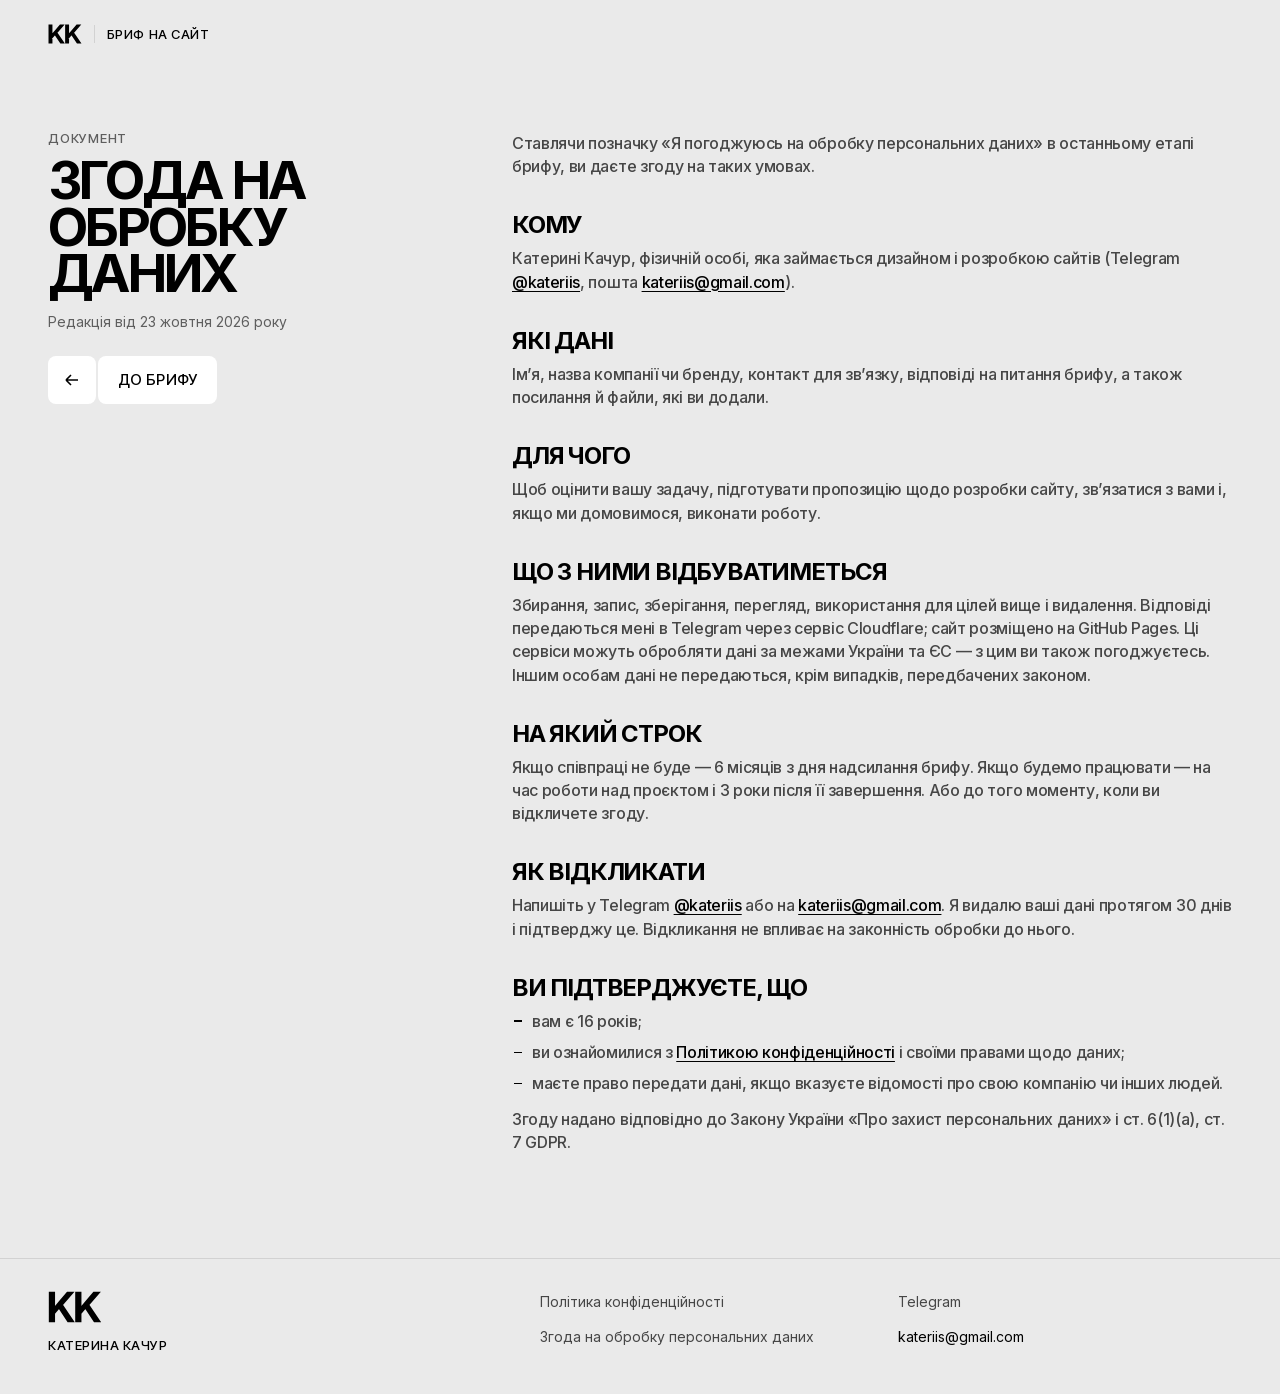
==== consent.html @ 3e4c4c1a "Політика конфіденційності, згода на обробку даних і локальні шрифти Co-Authored-By: Claude Opus 5.5 " ====
<!doctype html>
<html lang="uk">
<head>
  <meta charset="utf-8">
  <meta name="viewport" content="width=device-width, initial-scale=1, viewport-fit=cover">
  <title>Згода на обробку персональних даних — Катерина Качур</title>
  <meta name="description" content="Текст згоди, яку ви даєте перед надсиланням брифу на розробку сайту.">
  <meta name="theme-color" content="#eaeaea">
  <link rel="stylesheet" href="styles.css">
</head>
<body class="doc-page">
  <header class="topbar">
    <div class="wrap topbar__inner">
      <a class="topbar__brand" href="./"><img class="logo" src="assets/logo.svg" alt="Катерина Качур" width="38" height="22"><span class="topbar__sep" aria-hidden="true"></span>Бриф на сайт</a>
    </div>
  </header>

  <main class="wrap doc">
    <aside class="doc__aside">
      <p class="eyebrow">Документ</p>
      <h1 class="doc__title">Згода на обробку даних</h1>
      <p class="doc__meta">Редакція від 23 жовтня 2026 року</p>
      <a class="btn btn--ghost btn--back" href="./">
        <span class="btn__arrow" aria-hidden="true"><svg width="18" height="18" viewBox="0 0 18 18" fill="none"><path d="M15 9H3m0 0 5-5M3 9l5 5" stroke="currentColor" stroke-width="1.6"/></svg></span>
        <span class="btn__label">До брифу</span>
      </a>
    </aside>

    <article class="doc__body">
      <p class="doc__lead">Ставлячи позначку «Я погоджуюсь на обробку персональних даних» в останньому етапі брифу, ви даєте згоду на таких умовах.</p>

      <section>
        <h2>Кому</h2>
        <p>Катерині Качур, фізичній особі, яка займається дизайном і розробкою сайтів (Telegram <a href="https://t.me/kateriis" target="_blank" rel="noopener">@kateriis</a>, пошта <a href="mailto:kateriis@gmail.com">kateriis@gmail.com</a>).</p>
      </section>

      <section>
        <h2>Які дані</h2>
        <p>Ім’я, назва компанії чи бренду, контакт для зв’язку, відповіді на питання брифу, а також посилання й файли, які ви додали.</p>
      </section>

      <section>
        <h2>Для чого</h2>
        <p>Щоб оцінити вашу задачу, підготувати пропозицію щодо розробки сайту, зв’язатися з вами і, якщо ми домовимося, виконати роботу.</p>
      </section>

      <section>
        <h2>Що з ними відбуватиметься</h2>
        <p>Збирання, запис, зберігання, перегляд, використання для цілей вище і видалення. Відповіді передаються мені в Telegram через сервіс Cloudflare; сайт розміщено на GitHub Pages. Ці сервіси можуть обробляти дані за межами України та ЄС — з цим ви також погоджуєтесь. Іншим особам дані не передаються, крім випадків, передбачених законом.</p>
      </section>

      <section>
        <h2>На який строк</h2>
        <p>Якщо співпраці не буде — 6 місяців з дня надсилання брифу. Якщо будемо працювати — на час роботи над проєктом і 3 роки після її завершення. Або до того моменту, коли ви відкличете згоду.</p>
      </section>

      <section>
        <h2>Як відкликати</h2>
        <p>Напишіть у Telegram <a href="https://t.me/kateriis" target="_blank" rel="noopener">@kateriis</a> або на <a href="mailto:kateriis@gmail.com">kateriis@gmail.com</a>. Я видалю ваші дані протягом 30 днів і підтверджу це. Відкликання не впливає на законність обробки до нього.</p>
      </section>

      <section>
        <h2>Ви підтверджуєте, що</h2>
        <ul>
          <li>вам є 16 років;</li>
          <li>ви ознайомилися з <a href="privacy.html">Політикою конфіденційності</a> і своїми правами щодо даних;</li>
          <li>маєте право передати дані, якщо вказуєте відомості про свою компанію чи інших людей.</li>
        </ul>
        <p>Згоду надано відповідно до Закону України «Про захист персональних даних» і ст. 6(1)(a), ст. 7 GDPR.</p>
      </section>
    </article>
  </main>

  <footer class="footer">
    <div class="wrap footer__inner">
      <div class="footer__col">
        <img class="logo logo--footer" src="assets/logo.svg" alt="" width="56" height="32">
        <p class="footer__brand">Катерина Качур</p>
      </div>
      <ul class="footer__col footer__links" aria-label="Документи">
        <li><a href="privacy.html">Політика конфіденційності</a></li>
        <li><a href="consent.html" aria-current="page">Згода на обробку персональних даних</a></li>
      </ul>
      <ul class="footer__col footer__links" aria-label="Контакти">
        <li><a href="https://t.me/kateriis" target="_blank" rel="noopener">Telegram</a></li>
        <li><a href="mailto:kateriis@gmail.com">kateriis@gmail.com</a></li>
      </ul>
    </div>
  </footer>
</body>
</html>
---- styles.css ----
/* =========================================================
   Бриф на розробку сайту — оформлення
   Стилістика: білий фон, чорні кнопки зі стрілкою,
   серифні заголовки великими літерами, багато повітря.
   ========================================================= */

/* Шрифти лежать на сайті (assets/fonts), а не на Google Fonts: так IP відвідувачів не передається Google */
/* Inter, cyrillic-ext */
@font-face {
  font-family: 'Inter';
  font-style: normal;
  font-weight: 400 700;
  font-display: swap;
  src: url('assets/fonts/Inter-cyrillic-ext.woff2') format('woff2');
  unicode-range: U+0460-052F, U+1C80-1C8A, U+20B4, U+2DE0-2DFF, U+A640-A69F, U+FE2E-FE2F;
}
/* Inter, cyrillic */
@font-face {
  font-family: 'Inter';
  font-style: normal;
  font-weight: 400 700;
  font-display: swap;
  src: url('assets/fonts/Inter-cyrillic.woff2') format('woff2');
  unicode-range: U+0301, U+0400-045F, U+0490-0491, U+04B0-04B1, U+2116;
}
/* Inter, latin-ext */
@font-face {
  font-family: 'Inter';
  font-style: normal;
  font-weight: 400 700;
  font-display: swap;
  src: url('assets/fonts/Inter-latin-ext.woff2') format('woff2');
  unicode-range: U+0100-02BA, U+02BD-02C5, U+02C7-02CC, U+02CE-02D7, U+02DD-02FF, U+0304, U+0308, U+0329, U+1D00-1DBF, U+1E00-1E9F, U+1EF2-1EFF, U+2020, U+20A0-20AB, U+20AD-20C4, U+2113, U+2C60-2C7F, U+A720-A7FF;
}
/* Inter, latin */
@font-face {
  font-family: 'Inter';
  font-style: normal;
  font-weight: 400 700;
  font-display: swap;
  src: url('assets/fonts/Inter-latin.woff2') format('woff2');
  unicode-range: U+0000-00FF, U+0131, U+0152-0153, U+02BB-02BC, U+02C6, U+02DA, U+02DC, U+0304, U+0308, U+0329, U+2000-206F, U+20AC, U+2122, U+2191, U+2193, U+2212, U+2215, U+FEFF, U+FFFD;
}
/* Inter Tight, cyrillic-ext */
@font-face {
  font-family: 'Inter Tight';
  font-style: normal;
  font-weight: 400 500;
  font-display: swap;
  src: url('assets/fonts/InterTight-cyrillic-ext.woff2') format('woff2');
  unicode-range: U+0460-052F, U+1C80-1C8A, U+20B4, U+2DE0-2DFF, U+A640-A69F, U+FE2E-FE2F;
}
/* Inter Tight, cyrillic */
@font-face {
  font-family: 'Inter Tight';
  font-style: normal;
  font-weight: 400 500;
  font-display: swap;
  src: url('assets/fonts/InterTight-cyrillic.woff2') format('woff2');
  unicode-range: U+0301, U+0400-045F, U+0490-0491, U+04B0-04B1, U+2116;
}
/* Inter Tight, latin-ext */
@font-face {
  font-family: 'Inter Tight';
  font-style: normal;
  font-weight: 400 500;
  font-display: swap;
  src: url('assets/fonts/InterTight-latin-ext.woff2') format('woff2');
  unicode-range: U+0100-02BA, U+02BD-02C5, U+02C7-02CC, U+02CE-02D7, U+02DD-02FF, U+0304, U+0308, U+0329, U+1D00-1DBF, U+1E00-1E9F, U+1EF2-1EFF, U+2020, U+20A0-20AB, U+20AD-20C4, U+2113, U+2C60-2C7F, U+A720-A7FF;
}
/* Inter Tight, latin */
@font-face {
  font-family: 'Inter Tight';
  font-style: normal;
  font-weight: 400 500;
  font-display: swap;
  src: url('assets/fonts/InterTight-latin.woff2') format('woff2');
  unicode-range: U+0000-00FF, U+0131, U+0152-0153, U+02BB-02BC, U+02C6, U+02DA, U+02DC, U+0304, U+0308, U+0329, U+2000-206F, U+20AC, U+2122, U+2191, U+2193, U+2212, U+2215, U+FEFF, U+FFFD;
}

:root {
  --bg: #eaeaea;              /* фон сайту */
  --surface: #ffffff;         /* поля, варіанти, кнопки другого рівня — світліші за фон */
  --surface-2: #f6f6f7;       /* наведення */
  --ink: #000000;
  --ink-70: rgba(0, 0, 0, 0.7);
  --ink-50: rgba(0, 0, 0, 0.6);   /* 5,7:1 на білому — норма для дрібного тексту */
  --line: rgba(0, 0, 0, 0.1);
  --accent: #330505;          /* фірмовий бордовий — плашки «важливо» */
  --soft: #a6bbd6;            /* блакитний з сайту — дрібні акценти */
  --error: #b3261e;
  --error-bg: #fdf3f2;

  /* Заголовки: Inter Bold, великі літери, інтерліньяж 88%, трекінг −5% */
  --display: "Inter", system-ui, -apple-system, sans-serif;
  --display-lh: 0.88;
  --display-ls: -0.05em;
  /* Основний текст: Inter Medium, інтерліньяж 120%, трекінг −5% */
  --body-lh: 1.2;
  --body-ls: -0.05em;
  --sans: "Inter", system-ui, -apple-system, sans-serif;
  --tight: "Inter Tight", "Inter", system-ui, sans-serif;

  --r: 8px;
  --r-lg: 16px;
  --gutter: 16px;
  --topbar-h: 60px;
  --ease: cubic-bezier(0.2, 0.7, 0.2, 1);

  color-scheme: light;
}

*, *::before, *::after { box-sizing: border-box; }

html { -webkit-text-size-adjust: 100%; scroll-padding-top: calc(var(--topbar-h) + 24px); }

body {
  margin: 0;
  background: var(--bg);
  color: var(--ink);
  font: 400 16px/1.5 var(--sans);
  -webkit-font-smoothing: antialiased;
  text-rendering: optimizeLegibility;
  min-height: 100vh;
  display: flex;
  flex-direction: column;
}

main { flex: 1 0 auto; }

h1, h2, h3, p, ul, ol, figure { margin: 0; }
ul, ol { padding: 0; list-style: none; }
button { font: inherit; color: inherit; }
a { color: inherit; }
[hidden] { display: none !important; }

.wrap {
  width: 100%;
  max-width: 1360px;
  margin: 0 auto;
  padding-left: var(--gutter);
  padding-right: var(--gutter);
}

.skip {
  position: absolute; left: 16px; top: -60px; z-index: 100;
  background: var(--ink); color: #fff; padding: 10px 14px; border-radius: var(--r);
  text-decoration: none; transition: top .2s var(--ease);
}
.skip:focus { top: 12px; }

:focus-visible { outline: 2px solid var(--ink); outline-offset: 3px; }

/* ---------- Шапка ---------- */
.topbar {
  position: sticky; top: 0; z-index: 30;
  background: rgba(234, 234, 234, 0.9);
  -webkit-backdrop-filter: saturate(1.4) blur(14px);
  backdrop-filter: saturate(1.4) blur(14px);
}
.topbar__inner {
  height: var(--topbar-h);
  display: flex; align-items: center; justify-content: space-between; gap: 16px;
}
.topbar__brand {
  font: 500 13px/1 var(--tight); text-transform: uppercase; letter-spacing: 0.04em;
  display: inline-flex; align-items: center; gap: 8px; white-space: nowrap;
}
.topbar__sep { width: 1px; height: 18px; background: var(--line); margin: 0 4px; }
.logo { display: block; height: 20px; width: auto; }
.logo--footer { height: 32px; margin-bottom: 14px; }
.topbar__count {
  font: 500 13px/1 var(--tight); letter-spacing: 0.04em;
  font-variant-numeric: tabular-nums;
}
.topbar__count b { font-weight: 500; }
.topbar__count span { color: var(--ink-50); }

.progress { height: 2px; background: var(--line); }
.progress__bar {
  height: 100%; width: 0; background: var(--ink);
  transition: width .5s var(--ease);
}

/* ---------- Кнопки ---------- */
.btn {
  display: inline-flex; align-items: stretch; gap: 2px;
  padding: 0; border: 0; background: none; cursor: pointer;
  font: 500 15px/1 var(--tight); text-transform: uppercase; letter-spacing: 0.02em;
  color: #fff; text-decoration: none;
  -webkit-tap-highlight-color: transparent;
}
.btn__label, .btn__arrow {
  background: var(--ink); border-radius: var(--r);
  display: flex; align-items: center; justify-content: center;
  min-height: 48px;
  transition: background-color .25s var(--ease), transform .25s var(--ease);
}
.btn__label { padding: 0 20px; white-space: nowrap; }
.btn__arrow { width: 48px; flex: none; }
.btn__arrow svg { transition: transform .3s var(--ease); }
.btn:hover .btn__arrow svg { transform: translateX(3px); }
.btn:active .btn__label, .btn:active .btn__arrow { transform: scale(0.98); }
.btn:focus-visible { outline: none; }
.btn:focus-visible .btn__label { outline: 2px solid var(--ink); outline-offset: 3px; }

.btn--ghost { color: var(--ink); }
.btn--ghost .btn__label, .btn--ghost .btn__arrow { background: var(--surface); }
.btn--ghost:hover .btn__label, .btn--ghost:hover .btn__arrow { background: var(--surface-2); }
.btn--back:hover .btn__arrow svg { transform: translateX(-3px); }

.btn[disabled] { cursor: progress; opacity: 0.6; }

/* ---------- Екрани і поява ---------- */
.screen.is-active, .stage.is-active { animation: rise .55s var(--ease) both; }

@keyframes rise {
  from { opacity: 0; transform: translateY(14px); }
  to   { opacity: 1; transform: none; }
}

.eyebrow {
  font: 500 13px/1 var(--tight); text-transform: uppercase; letter-spacing: 0.06em;
  color: var(--ink-50);
}

/* ---------- Вступ ---------- */
.intro {
  display: grid; gap: 32px;
  grid-template-areas: "lead" "photo" "side";
  padding: 40px 0 64px;
}
.intro__lead { grid-area: lead; }
.intro__side { grid-area: side; }

/* Строгий портрет: ч/б, тісне кадрування на обличчі */
.intro__photo { grid-area: photo; margin: 0; }
.intro__frame {
  overflow: hidden; border-radius: var(--r-lg); background: var(--surface);
  aspect-ratio: 4 / 5; max-height: 62vh;
}
.intro__frame img {
  display: block; width: 100%; height: 100%;
  object-fit: cover; object-position: 66% 45%;
  transform: scale(1.4); transform-origin: 66% 48%;
  filter: grayscale(1) contrast(1.1) brightness(1.02);
}
.intro__caption {
  display: flex; justify-content: space-between; align-items: baseline; gap: 12px;
  margin-top: 12px; padding-top: 12px; border-top: 1px solid var(--line);
}
.intro__name { font: 500 13px/1.2 var(--tight); text-transform: uppercase; letter-spacing: 0.06em; }
.intro__role { font-size: 14px; color: var(--ink-50); text-align: right; }
.intro__title {
  margin-top: 16px;
  /* розмір від найдовшого слова «РОЗКАЖІТЬ» (≈5,8 em) */
  font: 700 min(calc((100vw - 32px) / 6), 72px)/var(--display-lh) var(--display);
  text-transform: uppercase; letter-spacing: var(--display-ls);
  text-wrap: balance;
}
.intro__text { font-size: 18px; line-height: 1.55; color: var(--ink-70); max-width: 44ch; }
.facts { display: grid; gap: 0; margin: 28px 0 32px; border-top: 1px solid var(--line); }
.facts li {
  display: grid; grid-template-columns: 56px 1fr; gap: 12px; align-items: baseline;
  padding: 14px 0; border-bottom: 1px solid var(--line);
  font-size: 15px; color: var(--ink-70);
}
.facts__num { font: 700 26px/1 var(--display); letter-spacing: var(--display-ls); color: var(--ink); }

/* ---------- Етапи ---------- */
.stage { display: none; }
.stage.is-active { display: block; }

.stage__aside { padding: 28px 0 24px; }
.stage__count {
  display: flex; align-items: baseline; gap: 6px;
  font: 500 13px/1 var(--tight); letter-spacing: 0.04em; font-variant-numeric: tabular-nums;
}
.stage__total { color: var(--ink-50); }
.stage__title {
  margin-top: 12px;
  /* розмір від найдовшої назви «ЗНАЙОМСТВО» (≈6,9 em) */
  font: 700 min(calc((100vw - 32px) / 7.4), 52px)/var(--display-lh) var(--display);
  text-transform: uppercase; letter-spacing: var(--display-ls);
  text-wrap: balance;
}
.stage__title:focus { outline: none; }
.stage__desc { margin-top: 14px; color: var(--ink-70); font-size: 16px; line-height: 1.55; max-width: 44ch; }

.stage__body {
  display: grid; gap: 32px;
  padding-bottom: 40px;
  min-width: 0;
}

/* Список етапів у лівій колонці (лише десктоп) */
.toc { display: none; }

/* ---------- Питання ---------- */
.q { display: grid; gap: 10px; min-width: 0; }
.q__head { display: flex; align-items: flex-start; justify-content: space-between; gap: 12px; }
.q__label {
  font: 500 18px/1.35 var(--tight); letter-spacing: -0.01em;
  text-wrap: pretty;
}
.q__req { color: var(--ink-50); }
.q__hint { margin-top: -4px; font-size: 15px; line-height: 1.5; color: var(--ink-50); max-width: 60ch; }

.badge {
  flex: none; margin-top: 2px;
  font: 500 11px/1 var(--tight); text-transform: uppercase; letter-spacing: 0.06em;
  background: var(--accent); color: #fff;
  padding: 6px 9px; border-radius: 999px;
}

.field {
  display: block; width: 100%;
  font: 400 17px/1.5 var(--sans); color: var(--ink);
  background: var(--surface);
  border: 1px solid transparent; border-radius: var(--r);
  padding: 14px 16px;
  resize: none; overflow: hidden;
  min-height: 54px;
  transition: border-color .2s var(--ease), background-color .2s var(--ease);
  -webkit-appearance: none; appearance: none;
}
.field--long { min-height: 132px; }
.field::placeholder { color: rgba(0, 0, 0, 0.35); }
.field:hover { background: var(--surface-2); }
.field:focus { outline: none; background: #fff; border-color: var(--ink); }

.q__error {
  display: none;
  font-size: 14px; line-height: 1.4; color: var(--error);
}
.q--error .q__error { display: block; animation: rise .3s var(--ease) both; }
.q--error .field,
.q--error .opt,
.q--error .drop { border-color: var(--error); background: var(--error-bg); }

/* Варіанти відповідей */
.opts { display: grid; gap: 8px; }
.opt {
  position: relative;
  display: flex; align-items: flex-start; gap: 12px;
  padding: 14px 16px;
  background: var(--surface);
  border: 1px solid transparent; border-radius: var(--r);
  cursor: pointer; font-size: 16px; line-height: 1.45;
  transition: border-color .2s var(--ease), background-color .2s var(--ease);
  -webkit-tap-highlight-color: transparent;
}
.opt:hover { background: var(--surface-2); }
.opt input { position: absolute; opacity: 0; width: 1px; height: 1px; pointer-events: none; }
.opt__mark {
  flex: none; width: 20px; height: 20px; margin-top: 1px;
  border: 1.5px solid rgba(0, 0, 0, 0.35); border-radius: 6px;
  display: grid; place-items: center;
  background: #fff;
  transition: background-color .2s var(--ease), border-color .2s var(--ease);
}
.opt--radio .opt__mark { border-radius: 50%; }
.opt__mark::after {
  content: ""; opacity: 0; transform: scale(0.6);
  transition: opacity .2s var(--ease), transform .25s var(--ease);
}
.opt--checkbox .opt__mark::after {
  width: 10px; height: 6px; margin-top: -2px;
  border-left: 2px solid #fff; border-bottom: 2px solid #fff;
  transform: rotate(-45deg) scale(0.6);
}
.opt--radio .opt__mark::after { width: 8px; height: 8px; border-radius: 50%; background: #fff; }
.opt input:checked + .opt__mark { background: var(--ink); border-color: var(--ink); }
.opt input:checked + .opt__mark::after { opacity: 1; transform: scale(1); }
.opt--checkbox input:checked + .opt__mark::after { transform: rotate(-45deg) scale(1); }
.opt input:focus-visible + .opt__mark { outline: 2px solid var(--ink); outline-offset: 2px; }
.opt.is-checked { background: #fff; border-color: var(--ink); }
.opt-other { margin-top: 0; animation: rise .3s var(--ease) both; }

.consent { font-size: 15px; color: var(--ink-70); }
.consent a { color: var(--ink); text-underline-offset: 3px; }

/* Завантаження файлів */
.drop {
  display: grid; justify-items: center; gap: 6px; text-align: center;
  padding: 32px 20px;
  background: var(--surface);
  border: 1.5px dashed rgba(0, 0, 0, 0.2); border-radius: var(--r-lg);
  cursor: pointer;
  transition: border-color .2s var(--ease), background-color .2s var(--ease);
}
.drop:hover { background: var(--surface-2); }
.drop.is-drag { border-color: var(--ink); background: #fff; }
.drop__icon {
  width: 44px; height: 44px; border-radius: 50%; background: var(--ink); color: #fff;
  display: grid; place-items: center; margin-bottom: 6px;
}
.drop__title { font: 500 16px/1.35 var(--tight); }
.drop__sub { font-size: 14px; color: var(--ink-50); }
.drop__input { position: absolute; width: 1px; height: 1px; opacity: 0; pointer-events: none; }

.filelist { display: grid; gap: 6px; }
.filelist li {
  display: grid; grid-template-columns: 1fr auto auto; align-items: center; gap: 12px;
  padding: 10px 10px 10px 16px;
  border: 1px solid var(--line); border-radius: var(--r);
  font-size: 15px;
  animation: rise .3s var(--ease) both;
}
.filelist__name { overflow: hidden; text-overflow: ellipsis; white-space: nowrap; }
.filelist__size { color: var(--ink-50); font-size: 14px; font-variant-numeric: tabular-nums; }
.filelist__del {
  width: 32px; height: 32px; border: 0; border-radius: 6px; background: var(--surface);
  cursor: pointer; font-size: 18px; line-height: 1;
}
.filelist__del:hover { background: var(--surface-2); }
.filelist__count { font-size: 14px; color: var(--ink-50); }

/* ---------- Навігація етапами ---------- */
.stepnav {
  display: flex; align-items: center; justify-content: space-between; gap: 12px;
}
.dots { display: flex; justify-content: center; flex-wrap: wrap; }
.dot {
  width: 24px; height: 28px; padding: 0; border: 0; background: none; cursor: pointer;
  display: grid; place-items: center;
}
.dot::before {
  content: ""; width: 7px; height: 7px; border-radius: 50%;
  background: rgba(0, 0, 0, 0.16);
  transition: background-color .25s var(--ease), transform .25s var(--ease), width .3s var(--ease);
}
.dot:hover::before { background: rgba(0, 0, 0, 0.4); }
.dot.is-done::before { background: var(--ink); }
.dot.has-error::before { background: var(--error); }
.dot.is-current::before { width: 18px; border-radius: 4px; background: var(--ink); }

/* ---------- Фінал ---------- */
.final { display: grid; gap: 32px; padding: 32px 0 72px; }
.final__photo {
  position: relative; overflow: hidden;
  aspect-ratio: 4 / 5; max-height: 78vh;
  border-radius: var(--r-lg); background: var(--surface);
}
.final__photo img { width: 100%; height: 100%; object-fit: cover; object-position: 60% 45%; display: block; }
/* Заглушка, поки немає фото: ініціали на бордовому тлі */
.final__ph {
  display: none; position: absolute; inset: 0;
  place-items: center;
  background:
    radial-gradient(120% 80% at 20% 0%, rgba(255, 255, 255, 0.12), transparent 60%),
    var(--accent);
}
.final__mono {
  font: 700 clamp(88px, 30vw, 220px)/1 var(--display);
  letter-spacing: var(--display-ls); color: rgba(255, 255, 255, 0.92);
}
.final__photo.is-empty img { display: none; }
.final__photo.is-empty .final__ph { display: grid; }
.final__tag {
  position: absolute; left: 16px; bottom: 16px;
  font: 500 12px/1 var(--tight); text-transform: uppercase; letter-spacing: 0.06em;
  background: rgba(255, 255, 255, 0.92); color: var(--ink);
  padding: 8px 12px; border-radius: 999px;
}

.final__title {
  /* розмір від «СПАСИБІ!» (≈4,6 em) */
  font: 700 min(calc((100vw - 32px) / 4.9), 96px)/var(--display-lh) var(--display);
  text-transform: uppercase; letter-spacing: var(--display-ls);
}
.final__title:focus { outline: none; }
.final__lead { margin-top: 22px; font: 500 clamp(20px, 2.4vw, 26px)/var(--body-lh) var(--sans); letter-spacing: var(--body-ls); max-width: 30ch; }
.final__note {
  margin-top: 16px; padding: 14px 16px; border-radius: var(--r);
  background: var(--surface); font-size: 15px; color: var(--ink-70); max-width: 52ch;
}
.final__sub {
  margin-top: 40px;
  font: 500 13px/1 var(--tight); text-transform: uppercase; letter-spacing: 0.06em; color: var(--ink-50);
}
.next-steps { margin-top: 14px; border-top: 1px solid var(--line); counter-reset: step; max-width: 560px; }
.next-steps li {
  counter-increment: step;
  display: grid; grid-template-columns: 48px 1fr; gap: 12px; align-items: baseline;
  padding: 14px 0; border-bottom: 1px solid var(--line);
  font-size: 16px; line-height: 1.5; color: var(--ink-70);
}
.next-steps li::before { content: "0" counter(step); font: 700 24px/1 var(--display); letter-spacing: var(--display-ls); color: var(--ink); }
.next-steps b { color: var(--ink); font-weight: 500; }
.final__actions { display: flex; flex-wrap: wrap; gap: 10px; margin-top: 32px; }

/* ---------- Підвал ---------- */
.footer { border-top: 1px solid var(--line); padding: 32px 0 40px; font-size: 14px; }
.footer__inner { display: grid; gap: 24px; }
.footer__brand { font: 500 13px/1.3 var(--tight); text-transform: uppercase; letter-spacing: 0.04em; }
.footer__muted { margin-top: 8px; color: var(--ink-50); line-height: 1.5; }
.footer__links { display: grid; gap: 8px; }
.footer__links a { color: var(--ink-70); text-decoration: none; transition: color .2s; }
.footer__links a:hover { color: var(--ink); text-decoration: underline; text-underline-offset: 3px; }
.footer__links span { color: var(--ink-50); }

/* ---------- Сповіщення ---------- */
.toast {
  position: fixed; left: 50%; top: calc(var(--topbar-h) + 14px); z-index: 60;
  transform: translate(-50%, -8px); opacity: 0; pointer-events: none;
  background: var(--ink); color: #fff;
  font: 500 14px/1.3 var(--tight);
  padding: 12px 18px; border-radius: 999px;
  max-width: calc(100vw - 32px); text-align: center;
  transition: opacity .3s var(--ease), transform .3s var(--ease);
}
.toast.is-visible { opacity: 1; transform: translate(-50%, 0); }

/* ---------- Модальне вікно ---------- */
.sheet { position: fixed; inset: 0; z-index: 80; display: grid; align-items: end; }
.sheet__backdrop { position: absolute; inset: 0; background: rgba(0, 0, 0, 0.35); animation: fade .3s var(--ease) both; }
.sheet__card {
  position: relative; background: #fff;
  border-radius: var(--r-lg) var(--r-lg) 0 0;
  padding: 28px 20px calc(24px + env(safe-area-inset-bottom));
  animation: rise .4s var(--ease) both;
}
.sheet__close {
  position: absolute; top: 12px; right: 12px; width: 40px; height: 40px;
  border: 0; border-radius: 50%; background: var(--surface); cursor: pointer; font-size: 22px; line-height: 1;
}
.sheet__title { font: 700 34px/var(--display-lh) var(--display); text-transform: uppercase; letter-spacing: var(--display-ls); padding-right: 44px; }
.sheet__text { margin-top: 14px; color: var(--ink-70); font-size: 16px; line-height: 1.55; }
.sheet__actions { display: grid; gap: 8px; margin-top: 24px; }
.sheet__actions .btn { width: 100%; }
.sheet__actions .btn__label { flex: 1; }

@keyframes fade { from { opacity: 0; } to { opacity: 1; } }

/* ---------- Основний текст: Inter Medium, інтерліньяж 120%, трекінг −5% ---------- */
.intro__text, .stage__desc, .q__hint, .facts li, .next-steps li,
.sheet__text, .final__note {
  font-family: var(--sans); font-weight: 500;
  line-height: var(--body-lh); letter-spacing: var(--body-ls);
}
.intro__text { font-size: 20px; }
.q__hint { font-size: 16px; }
.facts li, .next-steps li { font-size: 16px; }

/* ---------- Сторінки документів (політика, згода) ---------- */
.topbar__brand { text-decoration: none; color: inherit; }
.doc { display: grid; gap: 32px; padding-block: 32px 72px; }
.doc__title {
  margin-top: 12px;
  font: 700 min(calc((100vw - 32px) / 7.4), 52px)/var(--display-lh) var(--display);
  text-transform: uppercase; letter-spacing: var(--display-ls);
  overflow-wrap: anywhere; hyphens: manual;
}
.doc__meta { margin-top: 14px; font-size: 14px; color: var(--ink-50); }
.doc__aside .btn { margin-top: 24px; }
.doc__body { display: grid; gap: 36px; max-width: 720px; min-width: 0; }
.doc__lead { font: 500 20px/var(--body-lh) var(--sans); letter-spacing: var(--body-ls); }
.doc__body section { display: grid; gap: 12px; }
.doc__body h2 {
  font: 700 24px/var(--display-lh) var(--display);
  text-transform: uppercase; letter-spacing: var(--display-ls);
}
.doc__body p, .doc__body li {
  font: 500 16px/1.45 var(--sans); letter-spacing: -0.02em; color: var(--ink-70);
}
.doc__body b { color: var(--ink); font-weight: 600; }
.doc__body ul { display: grid; gap: 8px; padding-left: 0; }
.doc__body li { position: relative; padding-left: 20px; }
.doc__body li::before { content: ""; position: absolute; left: 2px; top: .65em; width: 8px; height: 1.5px; background: var(--ink); }
.doc__body a, .footer__links a[href^="mailto"] { color: var(--ink); text-underline-offset: 3px; }

/* =========================================================
   Мобільний (до 700px): навігація закріплена внизу
   ========================================================= */
@media (max-width: 699px) {
  body.is-stage { padding-bottom: calc(118px + env(safe-area-inset-bottom)); }
  .stepnav {
    position: fixed; left: 0; right: 0; bottom: 0; z-index: 25;
    flex-wrap: wrap; gap: 6px 8px;
    padding: 6px var(--gutter) calc(10px + env(safe-area-inset-bottom));
    background: rgba(234, 234, 234, 0.94);
    -webkit-backdrop-filter: blur(14px); backdrop-filter: blur(14px);
    border-top: 1px solid var(--line);
  }
  .dots { order: -1; width: 100%; }
  .btn--back .btn__label { display: none; }
  .btn--next { flex: 1; }
  .btn--next .btn__label { flex: 1; }
  .final__actions .btn { width: 100%; }
  .final__actions .btn__label { flex: 1; }
  .final { gap: 28px; padding-top: 20px; }
  .final__photo { aspect-ratio: 1 / 1; max-height: 44vh; width: 100%; }
  .intro__frame { aspect-ratio: 1 / 1; max-height: 52vh; }
}

/* =========================================================
   Планшет (700–1023px): дві колонки на вступі та фіналі
   ========================================================= */
@media (min-width: 700px) {
  :root { --gutter: 32px; --topbar-h: 68px; }

  .intro {
    grid-template-columns: minmax(0, 1.2fr) minmax(0, 0.8fr);
    grid-template-areas: "lead photo" "side photo";
    grid-template-rows: auto 1fr;
    column-gap: 48px; row-gap: 36px;
    padding: 56px 0 88px;
  }
  .intro__side { align-self: end; }
  .intro__photo { align-self: start; }
  .intro__frame { max-height: calc(100vh - var(--topbar-h) - 150px); }
  .intro__lead { container-type: inline-size; }
  .intro__title { font-size: 64px; font-size: min(16cqi, 112px); }
  .final {
    grid-template-columns: minmax(0, 5fr) minmax(0, 6fr);
    align-items: center; gap: 48px;
    padding: 56px 0 96px;
  }
  .final__body { container-type: inline-size; }
  .final__title { font-size: 72px; font-size: min(20cqi, 150px); }

  .stage__aside { padding: 48px 0 32px; }
  .stage__body { max-width: 720px; }
  .stepnav { margin-top: 8px; padding-top: 24px; border-top: 1px solid var(--line); }

  .footer__inner { grid-template-columns: 1.4fr 1fr 1fr; }

  .sheet { align-items: center; justify-items: center; padding: 24px; }
  .sheet__card { width: 100%; max-width: 520px; border-radius: var(--r-lg); padding: 36px 32px 32px; }
  .sheet__title { font-size: 40px; }
}

/* =========================================================
   Десктоп (від 1024px): дві колонки на кожному етапі,
   ліва колонка липка
   ========================================================= */
@media (min-width: 1024px) {
  :root { --gutter: 48px; }

  .stage.is-active {
    display: grid;
    grid-template-columns: minmax(280px, 1fr) minmax(0, 700px);
    gap: 72px;
    align-items: start;
  }
  .stage__aside {
    position: sticky; top: calc(var(--topbar-h) + 2px);
    padding: 56px 0 40px;
    container-type: inline-size;
  }
  .stage__count { font: 700 104px/var(--display-lh) var(--display); letter-spacing: var(--display-ls); gap: 10px; }
  .stage__total { font: 500 14px/1 var(--tight); letter-spacing: 0.04em; }
  /* розмір від ширини лівої колонки, щоб довгі назви не вилазили */
  .stage__title { margin-top: 28px; font-size: 40px; font-size: min(13.5cqi, 72px); }
  .stage__desc { margin-top: 20px; font-size: 17px; }
  .stage__body { padding: 72px 0 72px; gap: 40px; }

  /* варіанти відповідей у дві колонки — не довга мобільна стрічка */
  .opts { grid-template-columns: 1fr 1fr; }
  .opt-other { grid-column: 1 / -1; }

  .toc {
    display: grid; margin-top: 32px; max-width: 300px;
    border-top: 1px solid var(--line);
    counter-reset: none;
  }
  .toc__item {
    width: 100%; display: flex; align-items: baseline; gap: 14px;
    padding: 7px 0; border: 0; border-bottom: 1px solid var(--line); background: none;
    font: 400 14px/1.3 var(--tight); color: var(--ink-50); text-align: left; cursor: pointer;
    transition: color .2s var(--ease);
  }
  .toc__item:hover { color: var(--ink); }
  .toc__num { font-variant-numeric: tabular-nums; font-size: 12px; width: 18px; flex: none; }
  .toc__item.is-done { color: var(--ink-70); }
  .toc__item.is-done::after { content: "✓"; margin-left: auto; color: var(--ink); }
  .toc__item.has-error { color: var(--error); }
  .toc__item.is-current { color: var(--ink); font-weight: 500; }

  .doc {
    grid-template-columns: minmax(280px, 1fr) minmax(0, 720px);
    gap: 72px; align-items: start; padding-block: 64px 104px;
  }
  .doc__aside { position: sticky; top: calc(var(--topbar-h) + 32px); container-type: inline-size; }
  .doc__title { font-size: 40px; font-size: min(13.5cqi, 60px); }

  .intro { padding: 72px 0 104px; column-gap: 80px; grid-template-columns: minmax(0, 1.25fr) minmax(0, 0.75fr); }
  .final { gap: 80px; }
}

/* =========================================================
   Широкий (від 1440px): більше повітря і ширша ліва колонка
   ========================================================= */
@media (min-width: 1440px) {
  :root { --gutter: 80px; }
  .wrap { max-width: 1600px; }

  .stage.is-active { grid-template-columns: minmax(380px, 1fr) 720px; gap: 140px; }
  .stage__aside { padding-top: 72px; }
  .stage__count { font-size: 128px; }
  .stage__body { padding-top: 96px; gap: 44px; }
}

/* Низький екран: список етапів не вміщається в липку колонку — лишаємо точки внизу */
@media (min-width: 1024px) and (max-height: 760px) {
  .toc { display: none; }
}

/* Зменшений рух */
@media (prefers-reduced-motion: reduce) {
  *, *::before, *::after { animation-duration: .01ms !important; animation-iteration-count: 1 !important; transition-duration: .01ms !important; }
}
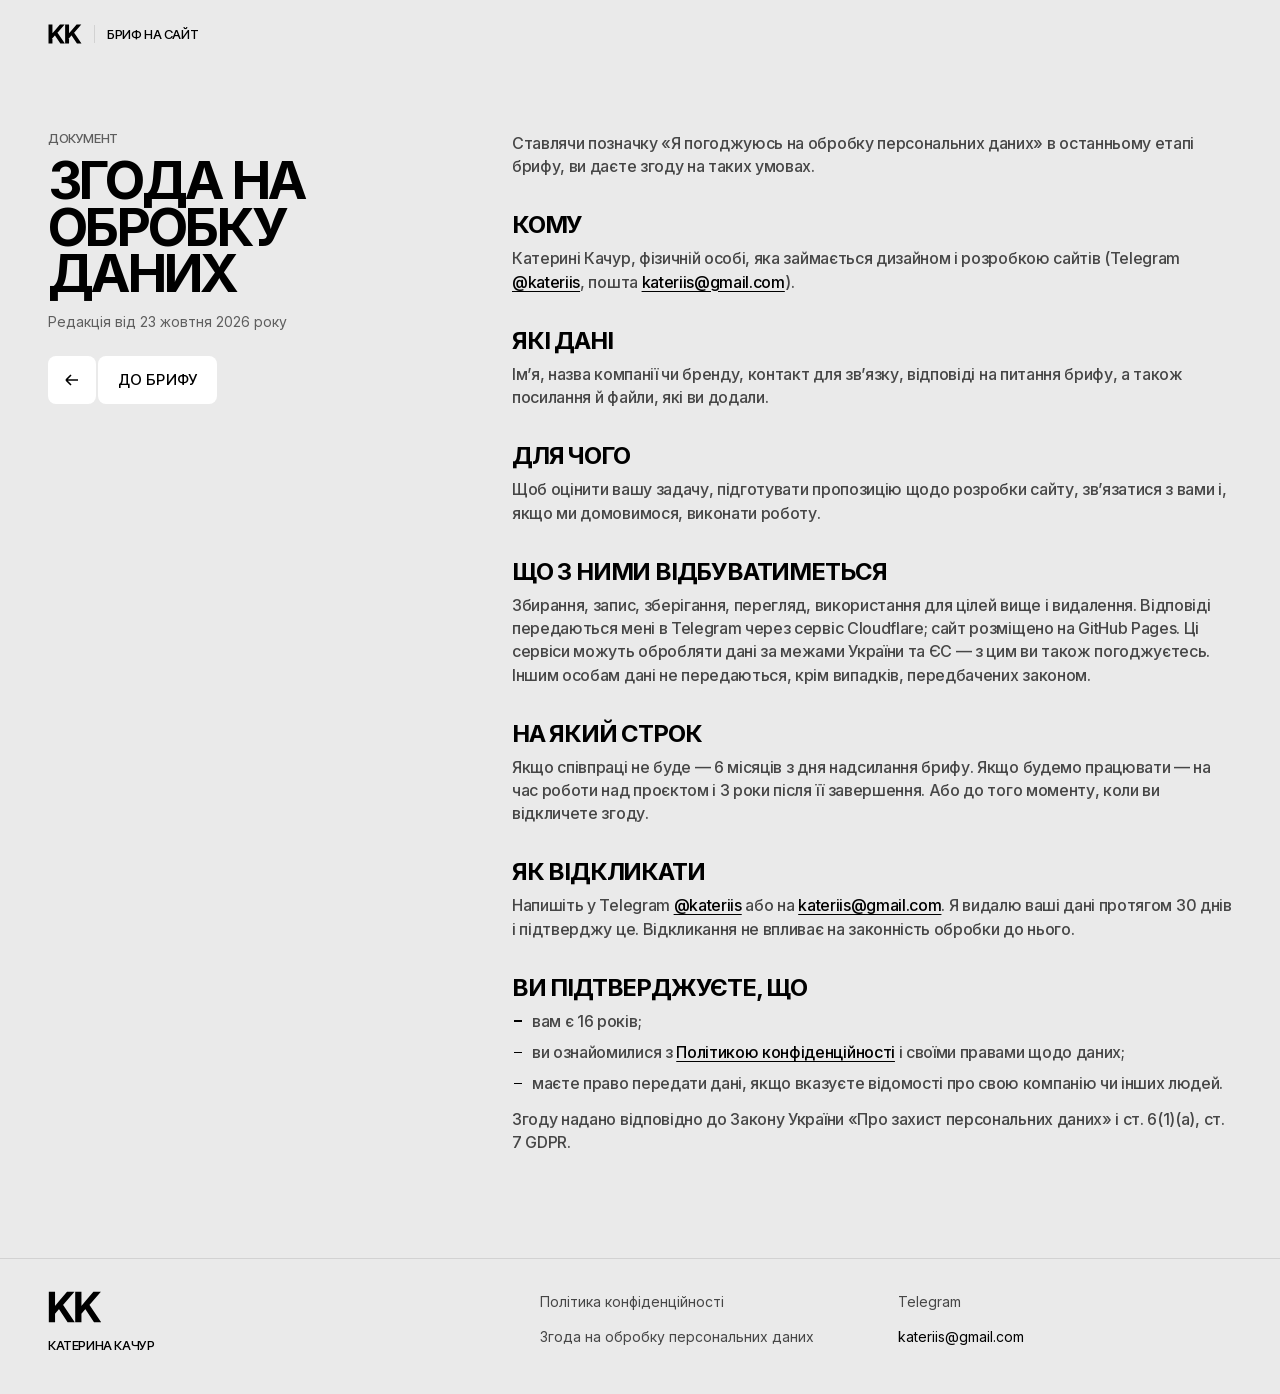
==== commit a44076da: "Надписи й лічильники: трекінг −3% Co-Authored-By: Claude Opus 5.5 <noreply@anthropic.com>" ====
--- a/consent.html
+++ b/consent.html
@@ -6,7 +6,7 @@
   <title>Згода на обробку персональних даних — Катерина Качур</title>
   <meta name="description" content="Текст згоди, яку ви даєте перед надсиланням брифу на розробку сайту.">
   <meta name="theme-color" content="#eaeaea">
-  <link rel="stylesheet" href="styles.css">
+  <link rel="stylesheet" href="styles.css?v=20261024a">
 </head>
 <body class="doc-page">
   <header class="topbar">
--- a/styles.css
+++ b/styles.css
@@ -86,7 +86,7 @@
   --ink-70: rgba(0, 0, 0, 0.7);
   --ink-50: rgba(0, 0, 0, 0.6);   /* 5,7:1 на білому — норма для дрібного тексту */
   --line: rgba(0, 0, 0, 0.1);
-  --accent: #330505;          /* фірмовий бордовий — плашки «важливо» */
+  --accent: #49010c;          /* фірмовий бордовий — плашки «важливо» */
   --soft: #a6bbd6;            /* блакитний з сайту — дрібні акценти */
   --error: #b3261e;
   --error-bg: #fdf3f2;
@@ -163,14 +163,14 @@
   display: flex; align-items: center; justify-content: space-between; gap: 16px;
 }
 .topbar__brand {
-  font: 500 13px/1 var(--tight); text-transform: uppercase; letter-spacing: 0.04em;
+  font: 500 13px/1 var(--tight); text-transform: uppercase; letter-spacing: -0.03em;
   display: inline-flex; align-items: center; gap: 8px; white-space: nowrap;
 }
 .topbar__sep { width: 1px; height: 18px; background: var(--line); margin: 0 4px; }
 .logo { display: block; height: 20px; width: auto; }
 .logo--footer { height: 32px; margin-bottom: 14px; }
 .topbar__count {
-  font: 500 13px/1 var(--tight); letter-spacing: 0.04em;
+  font: 500 13px/1 var(--tight); letter-spacing: -0.03em;
   font-variant-numeric: tabular-nums;
 }
 .topbar__count b { font-weight: 500; }
@@ -220,7 +220,7 @@
 }
 
 .eyebrow {
-  font: 500 13px/1 var(--tight); text-transform: uppercase; letter-spacing: 0.06em;
+  font: 500 13px/1 var(--tight); text-transform: uppercase; letter-spacing: -0.03em;
   color: var(--ink-50);
 }
 
@@ -233,7 +233,7 @@
 .intro__lead { grid-area: lead; }
 .intro__side { grid-area: side; }
 
-/* Строгий портрет: ч/б, тісне кадрування на обличчі */
+/* Фото на першому екрані */
 .intro__photo { grid-area: photo; margin: 0; }
 .intro__frame {
   overflow: hidden; border-radius: var(--r-lg); background: var(--surface);
@@ -241,16 +241,14 @@
 }
 .intro__frame img {
   display: block; width: 100%; height: 100%;
-  object-fit: cover; object-position: 66% 45%;
-  transform: scale(1.4); transform-origin: 66% 48%;
-  filter: grayscale(1) contrast(1.1) brightness(1.02);
+  object-fit: cover; object-position: 50% 60%;   /* кольорове, повний кадр; на квадраті тримаємо обличчя в кадрі */
 }
 .intro__caption {
   display: flex; justify-content: space-between; align-items: baseline; gap: 12px;
   margin-top: 12px; padding-top: 12px; border-top: 1px solid var(--line);
 }
-.intro__name { font: 500 13px/1.2 var(--tight); text-transform: uppercase; letter-spacing: 0.06em; }
-.intro__role { font-size: 14px; color: var(--ink-50); text-align: right; }
+.intro__name { font: 500 13px/1.2 var(--tight); text-transform: uppercase; letter-spacing: -0.03em; }
+.intro__role { font-size: 14px; letter-spacing: -0.03em; color: var(--ink-50); text-align: right; }
 .intro__title {
   margin-top: 16px;
   /* розмір від найдовшого слова «РОЗКАЖІТЬ» (≈5,8 em) */
@@ -274,7 +272,7 @@
 .stage__aside { padding: 28px 0 24px; }
 .stage__count {
   display: flex; align-items: baseline; gap: 6px;
-  font: 500 13px/1 var(--tight); letter-spacing: 0.04em; font-variant-numeric: tabular-nums;
+  font: 500 13px/1 var(--tight); letter-spacing: -0.03em; font-variant-numeric: tabular-nums;
 }
 .stage__total { color: var(--ink-50); }
 .stage__title {
@@ -308,7 +306,7 @@
 
 .badge {
   flex: none; margin-top: 2px;
-  font: 500 11px/1 var(--tight); text-transform: uppercase; letter-spacing: 0.06em;
+  font: 500 11px/1 var(--tight); text-transform: uppercase; letter-spacing: -0.03em;
   background: var(--accent); color: #fff;
   padding: 6px 9px; border-radius: 999px;
 }
@@ -459,7 +457,7 @@
 .final__photo.is-empty .final__ph { display: grid; }
 .final__tag {
   position: absolute; left: 16px; bottom: 16px;
-  font: 500 12px/1 var(--tight); text-transform: uppercase; letter-spacing: 0.06em;
+  font: 500 12px/1 var(--tight); text-transform: uppercase; letter-spacing: -0.03em;
   background: rgba(255, 255, 255, 0.92); color: var(--ink);
   padding: 8px 12px; border-radius: 999px;
 }
@@ -477,7 +475,7 @@
 }
 .final__sub {
   margin-top: 40px;
-  font: 500 13px/1 var(--tight); text-transform: uppercase; letter-spacing: 0.06em; color: var(--ink-50);
+  font: 500 13px/1 var(--tight); text-transform: uppercase; letter-spacing: -0.03em; color: var(--ink-50);
 }
 .next-steps { margin-top: 14px; border-top: 1px solid var(--line); counter-reset: step; max-width: 560px; }
 .next-steps li {
@@ -493,7 +491,7 @@
 /* ---------- Підвал ---------- */
 .footer { border-top: 1px solid var(--line); padding: 32px 0 40px; font-size: 14px; }
 .footer__inner { display: grid; gap: 24px; }
-.footer__brand { font: 500 13px/1.3 var(--tight); text-transform: uppercase; letter-spacing: 0.04em; }
+.footer__brand { font: 500 13px/1.3 var(--tight); text-transform: uppercase; letter-spacing: -0.03em; }
 .footer__muted { margin-top: 8px; color: var(--ink-50); line-height: 1.5; }
 .footer__links { display: grid; gap: 8px; }
 .footer__links a { color: var(--ink-70); text-decoration: none; transition: color .2s; }
@@ -650,7 +648,7 @@
     container-type: inline-size;
   }
   .stage__count { font: 700 104px/var(--display-lh) var(--display); letter-spacing: var(--display-ls); gap: 10px; }
-  .stage__total { font: 500 14px/1 var(--tight); letter-spacing: 0.04em; }
+  .stage__total { font: 500 14px/1 var(--tight); letter-spacing: -0.03em; }
   /* розмір від ширини лівої колонки, щоб довгі назви не вилазили */
   .stage__title { margin-top: 28px; font-size: 40px; font-size: min(13.5cqi, 72px); }
   .stage__desc { margin-top: 20px; font-size: 17px; }
@@ -668,7 +666,7 @@
   .toc__item {
     width: 100%; display: flex; align-items: baseline; gap: 14px;
     padding: 7px 0; border: 0; border-bottom: 1px solid var(--line); background: none;
-    font: 400 14px/1.3 var(--tight); color: var(--ink-50); text-align: left; cursor: pointer;
+    font: 400 14px/1.3 var(--tight); letter-spacing: -0.03em; color: var(--ink-50); text-align: left; cursor: pointer;
     transition: color .2s var(--ease);
   }
   .toc__item:hover { color: var(--ink); }
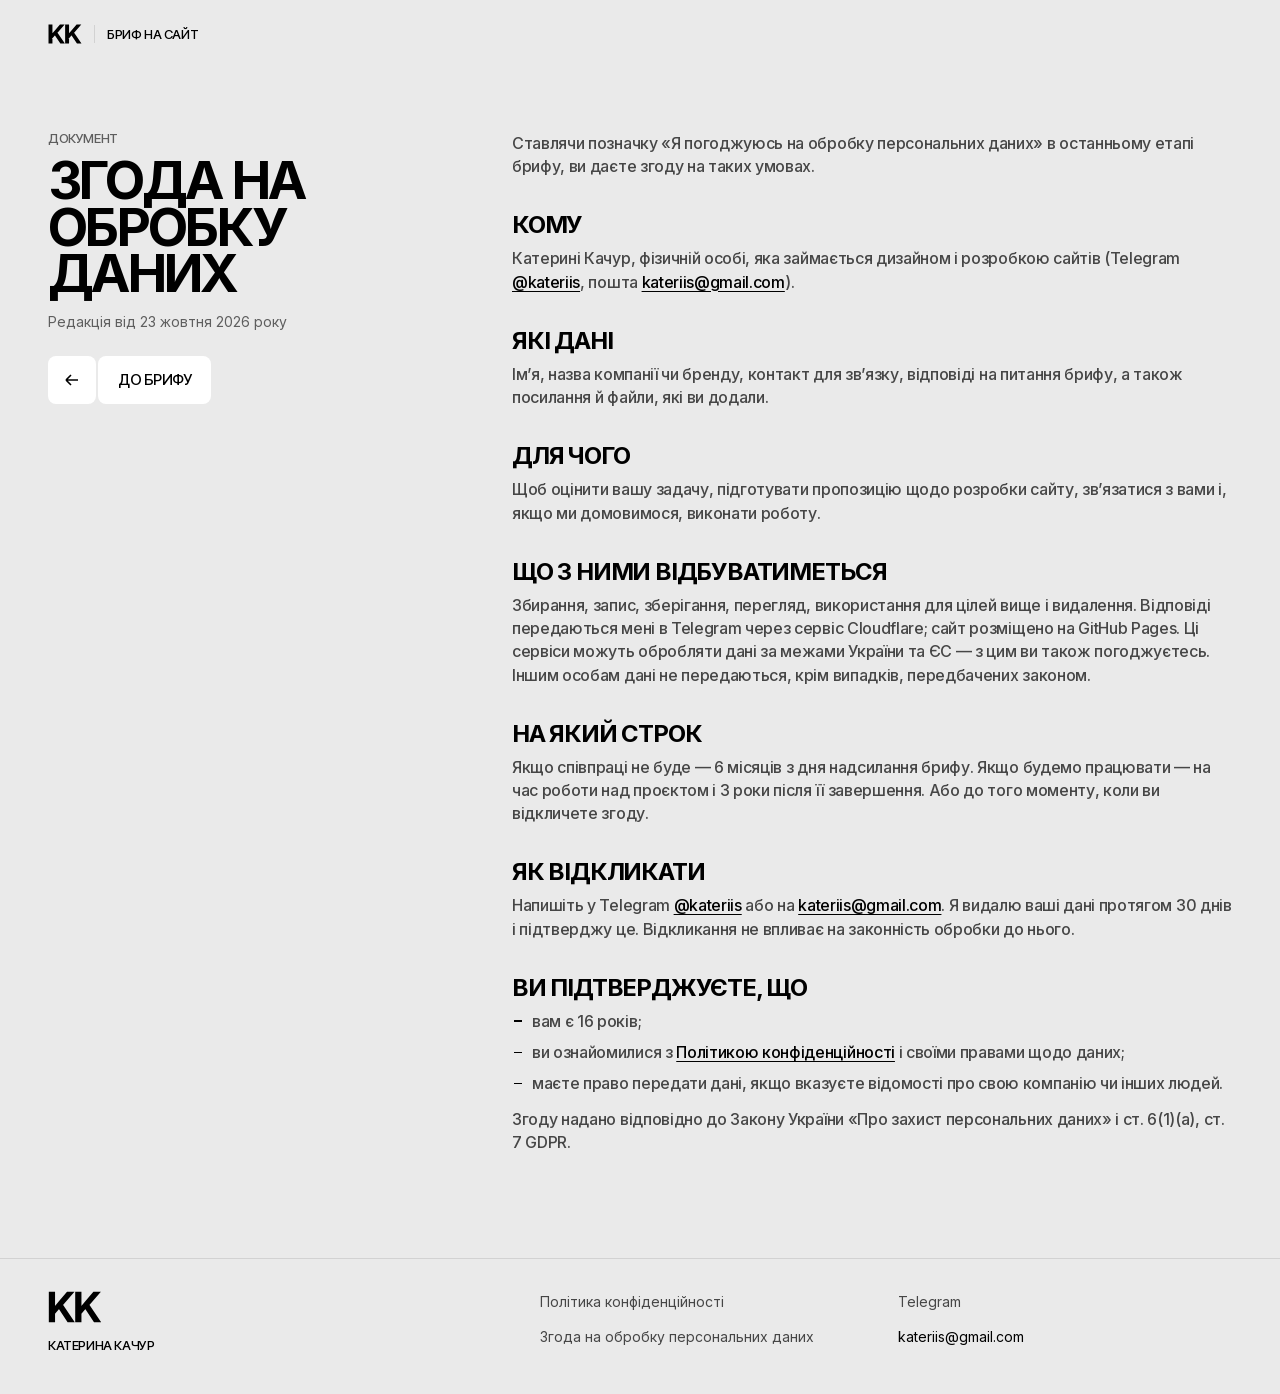
==== commit 50f39742: "Кнопки: трекінг −3% Co-Authored-By: Claude Opus 5.5 <noreply@anthropic.com>" ====
--- a/consent.html
+++ b/consent.html
@@ -6,7 +6,7 @@
   <title>Згода на обробку персональних даних — Катерина Качур</title>
   <meta name="description" content="Текст згоди, яку ви даєте перед надсиланням брифу на розробку сайту.">
   <meta name="theme-color" content="#eaeaea">
-  <link rel="stylesheet" href="styles.css?v=20261024a">
+  <link rel="stylesheet" href="styles.css?v=20261024b">
 </head>
 <body class="doc-page">
   <header class="topbar">
--- a/styles.css
+++ b/styles.css
@@ -186,7 +186,7 @@
 .btn {
   display: inline-flex; align-items: stretch; gap: 2px;
   padding: 0; border: 0; background: none; cursor: pointer;
-  font: 500 15px/1 var(--tight); text-transform: uppercase; letter-spacing: 0.02em;
+  font: 500 15px/1 var(--tight); text-transform: uppercase; letter-spacing: -0.03em;
   color: #fff; text-decoration: none;
   -webkit-tap-highlight-color: transparent;
 }
